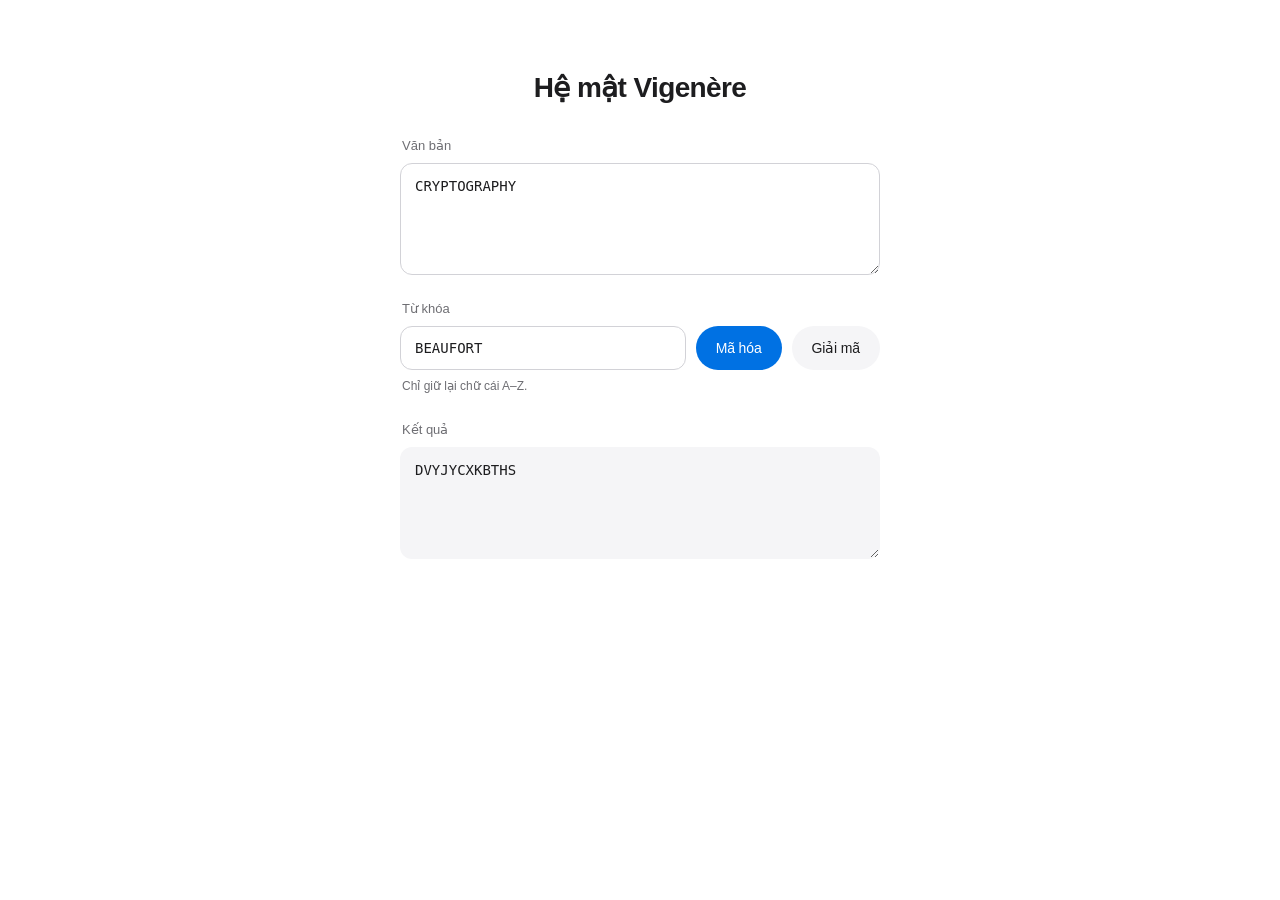
==== anm/index.html @ b4fdf6a4 "thu nghiem he mat vigenere" ====
<!DOCTYPE html>
<html lang="vi">
<head>
  <meta charset="UTF-8" />
  <meta name="viewport" content="width=device-width, initial-scale=1.0" />
  <title>Hệ mật Vigenère</title>
  <link rel="stylesheet" href="./styles.css" />
  <script defer src="./app.js"></script>
</head>
<body>
  <main class="container">
    <h1 class="title">Hệ mật Vigenère</h1>

    <!-- Dòng 1: Input -->
    <div class="row">
      <label for="textInput" class="label">Văn bản</label>
      <textarea
        id="textInput"
        class="control mono"
        rows="4"
        placeholder="Nhập văn bản cần mã hóa hoặc giải mã"
        spellcheck="false"
      >CRYPTOGRAPHY</textarea>
    </div>

    <!-- Dòng 2: Key + 2 nút bấm -->
    <div class="row">
      <label for="keyInput" class="label">Từ khóa</label>
      <div class="key-bar">
        <input
          id="keyInput"
          type="text"
          class="control mono"
          value="BEAUFORT"
          placeholder="Nhập từ khóa A–Z"
          autocomplete="off"
          spellcheck="false"
        />
        <button id="btnEncrypt" type="button" class="btn btn--primary">Mã hóa</button>
        <button id="btnDecrypt" type="button" class="btn btn--secondary">Giải mã</button>
      </div>
      <p id="keyHint" class="hint">Chỉ giữ lại chữ cái A–Z.</p>
    </div>

    <!-- Dòng cuối: Output -->
    <div class="row">
      <label for="outputBox" class="label">Kết quả</label>
      <textarea
        id="outputBox"
        class="control control--readonly mono"
        rows="4"
        readonly
        aria-live="polite"
      ></textarea>
    </div>
  </main>
</body>
</html>
---- anm/styles.css ----
/* ==========================================================================
   Vigenère Cipher Lab — Apple ID / Apple HIG Minimalist (Flat, Zero Cards)
   ========================================================================== */

:root {
  --bg: #ffffff;
  --surface-secondary: #f5f5f7;
  --surface-secondary-hover: #e8e8ed;

  --text-primary: #1d1d1f;
  --text-secondary: #6e6e73;

  --border: #d2d2d7;
  --accent: #0071e3;
  --accent-hover: #0077ed;
  --accent-ring: rgba(0, 113, 227, 0.22);

  --radius-input: 12px;
  --radius-pill: 980px;

  --font-sans: -apple-system, BlinkMacSystemFont, 'SF Pro Text', 'SF Pro Display', 'Helvetica Neue', Arial, sans-serif;
  --font-mono: ui-monospace, 'SF Mono', Menlo, Monaco, Consolas, monospace;
}

*,
*::before,
*::after {
  box-sizing: border-box;
  margin: 0;
  padding: 0;
}

body {
  min-height: 100vh;
  background-color: var(--bg);
  color: var(--text-primary);
  font-family: var(--font-sans);
  font-size: 15px;
  line-height: 1.47;
  -webkit-font-smoothing: antialiased;
  -moz-osx-font-smoothing: grayscale;
}

.mono {
  font-family: var(--font-mono);
  font-variant-numeric: tabular-nums;
}

.container {
  max-width: 520px;
  margin: 0 auto;
  padding: 72px 20px;
  display: flex;
  flex-direction: column;
  gap: 24px;
}

.title {
  font-size: 28px;
  font-weight: 600;
  letter-spacing: -0.022em;
  line-height: 1.15;
  color: var(--text-primary);
  text-align: center;
  margin-bottom: 8px;
}

.row {
  display: flex;
  flex-direction: column;
  gap: 8px;
}

.label {
  font-size: 13px;
  font-weight: 500;
  color: var(--text-secondary);
  padding-left: 2px;
}

.control {
  width: 100%;
  background-color: var(--bg);
  color: var(--text-primary);
  border: 1px solid var(--border);
  border-radius: var(--radius-input);
  padding: 12px 14px;
  font-size: 14px;
  line-height: 1.5;
  transition: border-color 150ms ease, box-shadow 150ms ease;
}

textarea.control {
  resize: vertical;
  min-height: 112px;
}

input.control {
  height: 44px;
  flex: 1;
  min-width: 0;
}

.control:focus {
  outline: none;
  border-color: var(--accent);
  box-shadow: 0 0 0 3px var(--accent-ring);
}

.control--readonly {
  background-color: var(--surface-secondary);
  border-color: transparent;
  resize: none;
}

.control--readonly:focus {
  border-color: var(--accent);
  background-color: var(--bg);
}

.key-bar {
  display: flex;
  align-items: center;
  gap: 10px;
}

.hint {
  font-size: 12px;
  color: var(--text-secondary);
  padding-left: 2px;
}

.btn {
  height: 44px;
  padding: 0 20px;
  border-radius: var(--radius-pill);
  border: none;
  font-family: var(--font-sans);
  font-size: 14px;
  font-weight: 500;
  letter-spacing: -0.01em;
  cursor: pointer;
  white-space: nowrap;
  transition: background-color 150ms ease, transform 100ms ease;
}

.btn:active {
  transform: scale(0.97);
}

.btn:focus-visible {
  outline: none;
  box-shadow: 0 0 0 3px var(--accent-ring);
}

.btn--primary {
  background-color: var(--accent);
  color: #ffffff;
}

.btn--primary:hover {
  background-color: var(--accent-hover);
}

.btn--secondary {
  background-color: var(--surface-secondary);
  color: var(--text-primary);
}

.btn--secondary:hover {
  background-color: var(--surface-secondary-hover);
}

@media (max-width: 480px) {
  .container {
    padding: 40px 16px;
  }

  .key-bar {
    flex-wrap: wrap;
  }

  .key-bar .btn {
    flex: 1;
  }
}
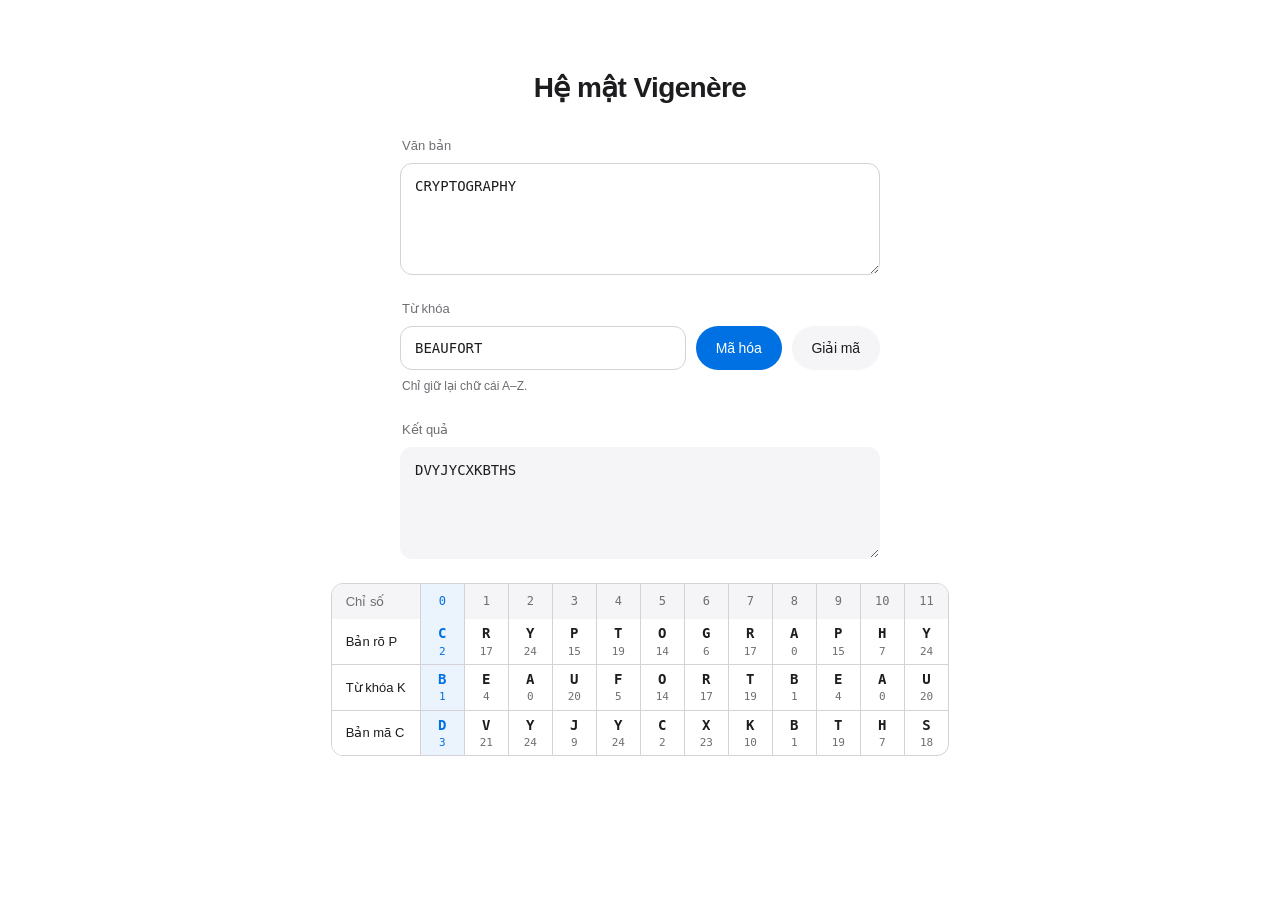
==== commit 4efd7c7f: "Cap nhat thu muc anm" ====
--- a/anm/index.html
+++ b/anm/index.html
@@ -53,6 +53,10 @@
         aria-live="polite"
       ></textarea>
     </div>
+
+    <div class="table-wrap">
+      <table id="cipherTable" class="cipher-table"></table>
+    </div>
   </main>
 </body>
 </html>
--- a/anm/styles.css
+++ b/anm/styles.css
@@ -171,6 +171,103 @@
   background-color: var(--surface-secondary-hover);
 }
 
+.table-wrap {
+  width: max-content;
+  min-width: 100%;
+  max-width: calc(100vw - 40px);
+  align-self: center;
+  overflow-x: auto;
+  border: 1px solid var(--border);
+  border-radius: var(--radius-input);
+  background-color: var(--bg);
+}
+
+.cipher-table {
+  width: max-content;
+  min-width: 100%;
+  border-collapse: collapse;
+  font-family: var(--font-mono);
+  font-variant-numeric: tabular-nums;
+}
+
+.cipher-table th,
+.cipher-table td {
+  border-right: 1px solid var(--border);
+  border-bottom: 1px solid var(--border);
+  text-align: center;
+  vertical-align: middle;
+  min-width: 44px;
+  padding: 6px 8px;
+}
+
+.cipher-table tr:last-child th,
+.cipher-table tr:last-child td {
+  border-bottom: none;
+}
+
+.cipher-table th:last-child,
+.cipher-table td:last-child {
+  border-right: none;
+}
+
+.cipher-table thead th {
+  background-color: var(--surface-secondary);
+  color: var(--text-secondary);
+  font-size: 12px;
+  font-weight: 500;
+  padding: 8px;
+}
+
+.cipher-table .row-head {
+  position: sticky;
+  left: 0;
+  z-index: 1;
+  background-color: var(--bg);
+  font-family: var(--font-sans);
+  font-size: 13px;
+  font-weight: 500;
+  color: var(--text-primary);
+  text-align: left;
+  white-space: nowrap;
+  padding: 8px 14px;
+}
+
+.cipher-table thead .row-head {
+  background-color: var(--surface-secondary);
+  color: var(--text-secondary);
+}
+
+.cipher-table .cell-char {
+  display: block;
+  font-size: 14px;
+  font-weight: 600;
+  line-height: 1.25;
+  color: var(--text-primary);
+}
+
+.cipher-table .cell-num {
+  display: block;
+  font-size: 11px;
+  line-height: 1.2;
+  color: var(--text-secondary);
+  margin-top: 2px;
+}
+
+.cipher-table .cell-muted {
+  background-color: var(--surface-secondary);
+  color: var(--text-secondary);
+}
+
+.cipher-table .cell-active {
+  background-color: rgba(0, 113, 227, 0.08);
+}
+
+.cipher-table thead th.cell-active,
+.cipher-table .cell-active .cell-char,
+.cipher-table .cell-active .cell-num {
+  color: var(--accent);
+}
+
 @media (max-width: 480px) {
   .container {
     padding: 40px 16px;
